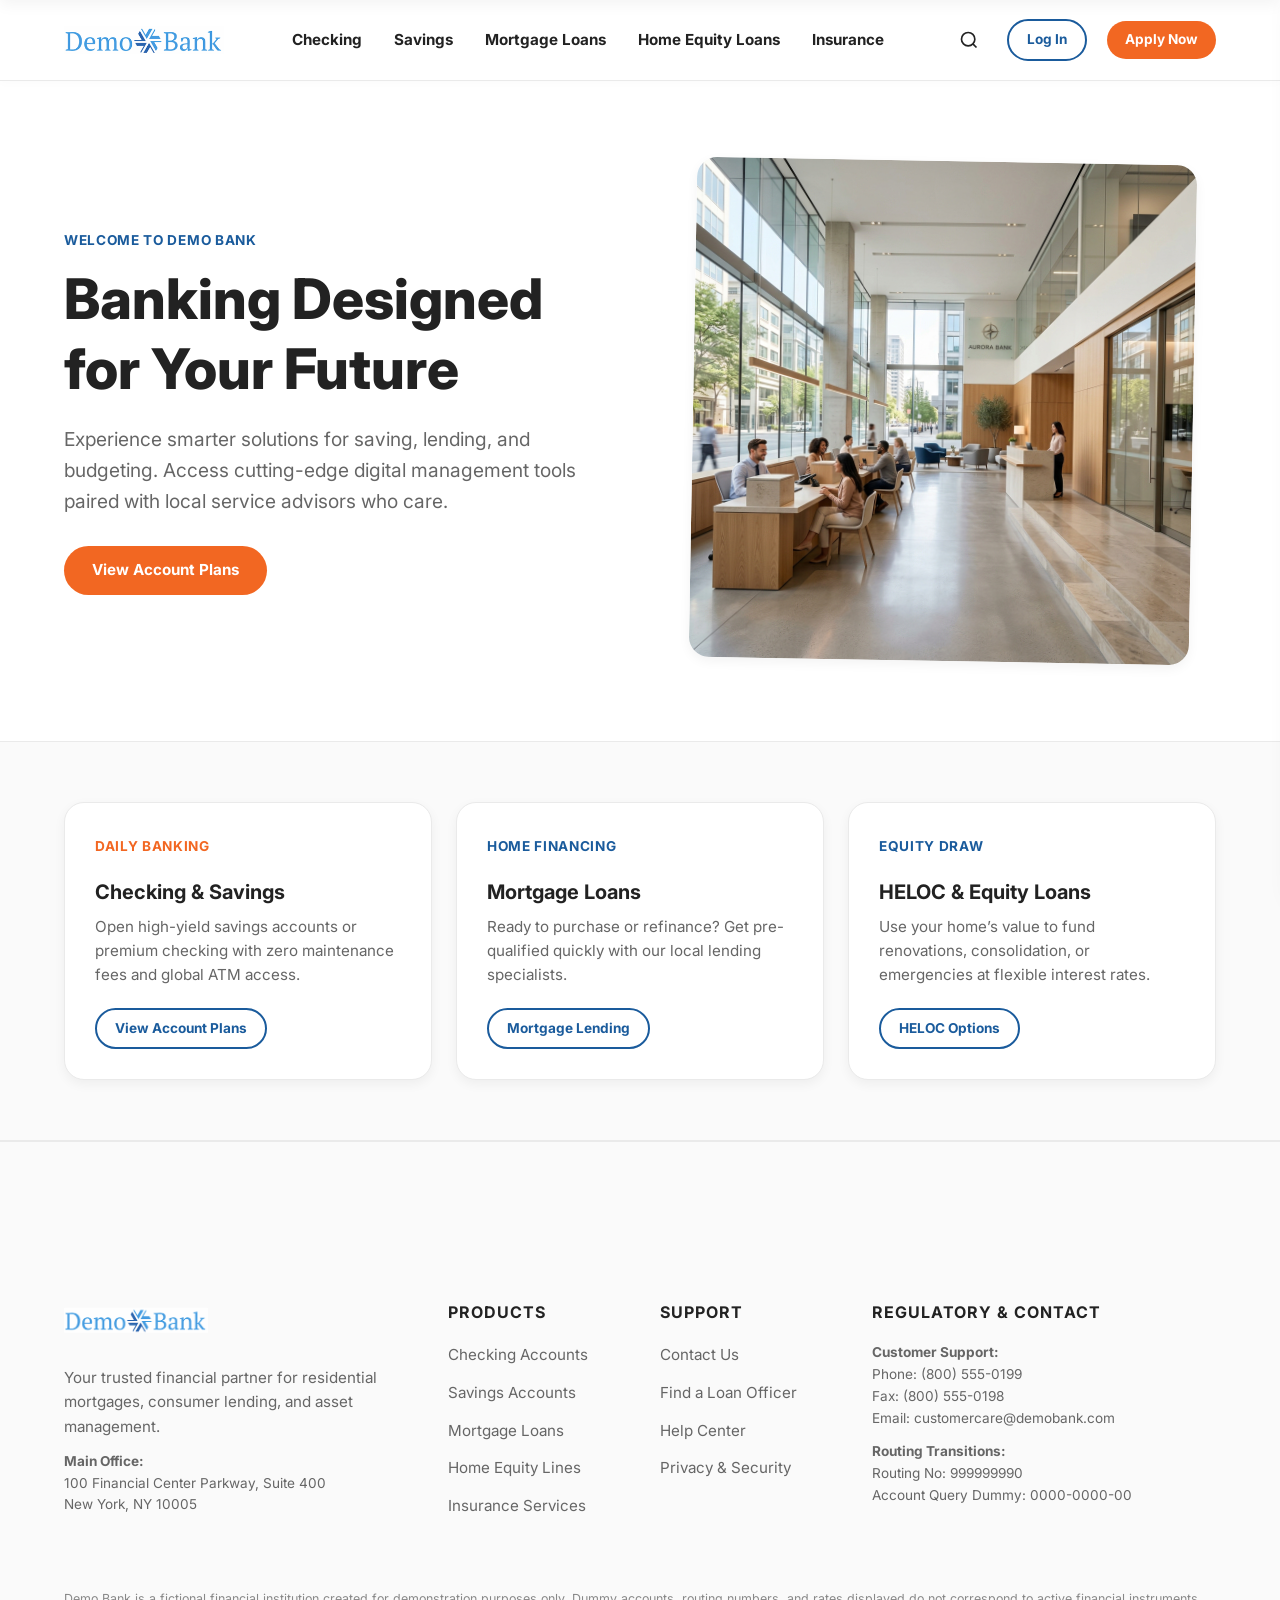
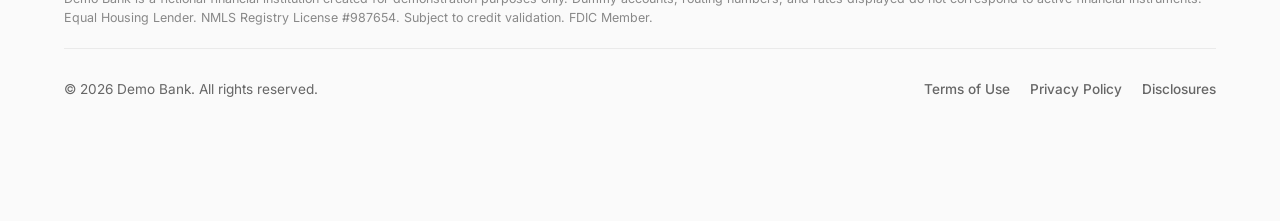
==== index.html @ a5c83417 "Initial commit of Demo Bank web application" ====
<!DOCTYPE html>
<html lang="en">
<head>
  <meta charset="UTF-8">
  <meta name="viewport" content="width=device-width, initial-scale=1.0">
  <meta name="description" content="Welcome to Demo Bank. Explore checking and savings accounts, home mortgages, equity loans, and personal insurance solutions built around you.">
  <title>Demo Bank | Banking Designed for Your Future</title>
  <link rel="stylesheet" href="style.css">
</head>
<body>

  <!-- Sticky Header -->
  <header>
    <div class="nav-container">
      <a href="index.html" class="logo-link" id="header-logo-link">
        <img src="logo.png" alt="Demo Bank Logo" class="logo-img">
      </a>
      
      <nav aria-label="Main Navigation">
        <ul class="nav-menu">
          <li><a href="#" class="nav-link">Checking</a></li>
          <li><a href="#" class="nav-link">Savings</a></li>
          <li><a href="mortgage.html" class="nav-link">Mortgage Loans</a></li>
          <li><a href="equity.html" class="nav-link">Home Equity Loans</a></li>
          <li><a href="#" class="nav-link">Insurance</a></li>
        </ul>
      </nav>

      <div class="nav-actions">
        <button class="search-btn" aria-label="Search" id="nav-search-trigger">
          <svg width="20" height="20" fill="none" stroke="currentColor" stroke-width="2" viewBox="0 0 24 24">
            <circle cx="11" cy="11" r="8"></circle>
            <line x1="21" y1="21" x2="16.65" y2="16.65"></line>
          </svg>
        </button>
        <a href="#" class="btn btn-secondary btn-sm" id="btn-login-header">Log In</a>
        <a href="https://dev.lenderlogix.com/apply-now/DemoBank&application=STANDARD" class="btn btn-primary btn-sm" id="btn-apply-header">Apply Now</a>
      </div>

      <button class="menu-toggle" aria-label="Open Navigation Menu" id="mobile-menu-trigger">
        <svg width="28" height="28" fill="none" stroke="currentColor" stroke-width="2" viewBox="0 0 24 24">
          <line x1="4" y1="6" x2="20" y2="6"></line>
          <line x1="4" y1="12" x2="20" y2="12"></line>
          <line x1="4" y1="18" x2="20" y2="18"></line>
        </svg>
      </button>
    </div>
  </header>

  <!-- Mobile Drawer Menu -->
  <div class="mobile-nav-drawer" id="mobile-drawer">
    <button class="mobile-nav-close" aria-label="Close Navigation Menu" id="mobile-menu-close">
      <svg width="24" height="24" fill="none" stroke="currentColor" stroke-width="2" viewBox="0 0 24 24">
        <line x1="18" y1="6" x2="6" y2="18"></line>
        <line x1="6" y1="6" x2="18" y2="18"></line>
      </svg>
    </button>
    <ul class="mobile-menu">
      <li><a href="#" class="mobile-nav-link">Checking</a></li>
      <li><a href="#" class="mobile-nav-link">Savings</a></li>
      <li><a href="mortgage.html" class="mobile-nav-link">Mortgage Loans</a></li>
      <li><a href="equity.html" class="mobile-nav-link">Home Equity Loans</a></li>
      <li><a href="#" class="mobile-nav-link">Insurance</a></li>
    </ul>
    <div class="mobile-actions">
      <a href="#" class="btn btn-secondary" style="width: 100%;">Log In</a>
      <a href="https://dev.lenderlogix.com/apply-now/DemoBank&application=STANDARD" class="btn btn-primary" style="width: 100%;">Apply Now</a>
    </div>
  </div>

  <!-- Search Overlay Modal -->
  <div class="search-modal" id="search-overlay">
    <div class="search-modal-container">
      <svg width="24" height="24" fill="none" stroke="currentColor" stroke-width="2" viewBox="0 0 24 24" style="color: var(--text-secondary)">
        <circle cx="11" cy="11" r="8"></circle>
        <line x1="21" y1="21" x2="16.65" y2="16.65"></line>
      </svg>
      <input type="text" placeholder="Search Demo Bank services..." class="search-input" aria-label="Search Input" id="search-input-field">
      <button class="search-close-btn" aria-label="Close Search" id="search-close-trigger">
        <svg width="24" height="24" fill="none" stroke="currentColor" stroke-width="2" viewBox="0 0 24 24">
          <line x1="18" y1="6" x2="6" y2="18"></line>
          <line x1="6" y1="6" x2="18" y2="18"></line>
        </svg>
      </button>
    </div>
  </div>

  <div class="backdrop" id="backdrop-overlay"></div>

  <!-- Main Hero Container -->
  <section class="hero" id="home-hero">
    <div class="container split-layout">
      <div class="hero-content">
        <span class="microcopy">WELCOME TO DEMO BANK</span>
        <h1 class="hero-title">Banking Designed for Your Future</h1>
        <p class="hero-subtitle">Experience smarter solutions for saving, lending, and budgeting. Access cutting-edge digital management tools paired with local service advisors who care.</p>
        <div style="display: flex; gap: 16px; flex-wrap: wrap;">
          <a href="#" class="btn btn-primary" id="btn-home-apply">View Account Plans</a>
        </div>
      </div>
      <div class="hero-image-container">
        <img src="bank_home.png" alt="Premium Modern Bank Lobby and Consultation Area" class="hero-img-graphic">
      </div>
    </div>
  </section>

  <!-- Quick Access Segment (Slightly below fold) -->
  <section class="section-alternate" id="home-features" style="padding: 60px 0;">
    <div class="container" style="padding: 0;">
      <div style="display: grid; grid-template-columns: repeat(3, 1fr); gap: 24px;">
        
        <!-- Checking & Savings -->
        <div class="specialty-card" style="padding: 30px;">
          <div>
            <span class="microcopy" style="color: var(--action-orange);">DAILY BANKING</span>
            <h3 style="font-size: 1.25rem; margin: 10px 0;">Checking & Savings</h3>
            <p style="font-size: 0.95rem; margin-bottom: 20px;">Open high-yield savings accounts or premium checking with zero maintenance fees and global ATM access.</p>
          </div>
          <a href="#" class="btn btn-secondary btn-sm" style="align-self: flex-start;">View Account Plans</a>
        </div>

        <!-- Mortgage Loans -->
        <div class="specialty-card" style="padding: 30px;">
          <div>
            <span class="microcopy">HOME FINANCING</span>
            <h3 style="font-size: 1.25rem; margin: 10px 0;">Mortgage Loans</h3>
            <p style="font-size: 0.95rem; margin-bottom: 20px;">Ready to purchase or refinance? Get pre-qualified quickly with our local lending specialists.</p>
          </div>
          <a href="mortgage.html" class="btn btn-secondary btn-sm" style="align-self: flex-start;">Mortgage Lending</a>
        </div>

        <!-- Home Equity -->
        <div class="specialty-card" style="padding: 30px;">
          <div>
            <span class="microcopy">EQUITY DRAW</span>
            <h3 style="font-size: 1.25rem; margin: 10px 0;">HELOC & Equity Loans</h3>
            <p style="font-size: 0.95rem; margin-bottom: 20px;">Use your home’s value to fund renovations, consolidation, or emergencies at flexible interest rates.</p>
          </div>
          <a href="equity.html" class="btn btn-secondary btn-sm" style="align-self: flex-start;">HELOC Options</a>
        </div>

      </div>
    </div>
  </section>

  <!-- Footer -->
  <footer>
    <div class="container">
      <div class="footer-grid">
        <div class="footer-col">
          <img src="logo.png" alt="Demo Bank Footer Logo" class="footer-logo">
          <p>Your trusted financial partner for residential mortgages, consumer lending, and asset management.</p>
          <p style="font-size: 0.85rem;"><strong>Main Office:</strong><br>100 Financial Center Parkway, Suite 400<br>New York, NY 10005</p>
        </div>
        <div class="footer-col">
          <h4>Products</h4>
          <ul class="footer-links">
            <li><a href="#">Checking Accounts</a></li>
            <li><a href="#">Savings Accounts</a></li>
            <li><a href="mortgage.html">Mortgage Loans</a></li>
            <li><a href="equity.html">Home Equity Lines</a></li>
            <li><a href="#">Insurance Services</a></li>
          </ul>
        </div>
        <div class="footer-col">
          <h4>Support</h4>
          <ul class="footer-links">
            <li><a href="#">Contact Us</a></li>
            <li><a href="directory.html">Find a Loan Officer</a></li>
            <li><a href="#">Help Center</a></li>
            <li><a href="#">Privacy & Security</a></li>
          </ul>
        </div>
        <div class="footer-col">
          <h4>Regulatory & Contact</h4>
          <p style="font-size: 0.85rem;"><strong>Customer Support:</strong><br>Phone: (800) 555-0199<br>Fax: (800) 555-0198<br>Email: customercare@demobank.com</p>
          <p style="font-size: 0.85rem;"><strong>Routing Transitions:</strong><br>Routing No: 999999990<br>Account Query Dummy: 0000-0000-00</p>
        </div>
      </div>

      <div class="footer-disclaimers">
        Demo Bank is a fictional financial institution created for demonstration purposes only. Dummy accounts, routing numbers, and rates displayed do not correspond to active financial instruments. Equal Housing Lender. NMLS Registry License #987654. Subject to credit validation. FDIC Member.
      </div>

      <div class="footer-bottom">
        <div class="footer-copyright">
          &copy; 2026 Demo Bank. All rights reserved.
        </div>
        <div class="footer-bottom-links">
          <a href="#">Terms of Use</a>
          <a href="#">Privacy Policy</a>
          <a href="#">Disclosures</a>
        </div>
      </div>
    </div>
  </footer>

  <script src="app.js"></script>
</body>
</html>
---- style.css ----
@import url('https://fonts.googleapis.com/css2?family=Inter:wght@400;500;700;800&display=swap');

:root {
  --primary-light-blue: #4B9CD3;
  --primary-dark-blue: #1A5B9C;
  --bg-white: #FFFFFF;
  --surface-off-white: #FAFAFA;
  --text-primary: #222222;
  --text-secondary: #666666;
  --action-orange: #F26722;
  --action-orange-hover: #D85618;
  --primary-dark-hover: #14487D;
  --border-light: #EAEAEA;
  --font-sans: 'Inter', -apple-system, BlinkMacSystemFont, "Segoe UI", Roboto, sans-serif;
  --radius-card: 20px;
  --radius-callout: 12px;
  --radius-pill: 50px;
  --shadow-soft: 0 4px 12px rgba(0, 0, 0, 0.05);
  --shadow-hover: 0 12px 30px rgba(0, 0, 0, 0.08);
  --transition-fast: all 0.2s ease-in-out;
  --transition-medium: all 0.3s cubic-bezier(0.4, 0, 0.2, 1);
  --container-width: 1200px;
}

/* Base resets & typography */
*, *::before, *::after {
  box-sizing: border-box;
  margin: 0;
  padding: 0;
}

body {
  font-family: var(--font-sans);
  background-color: var(--bg-white);
  color: var(--text-primary);
  line-height: 1.6;
  font-size: 16px;
  overflow-x: hidden;
  -webkit-font-smoothing: antialiased;
}

h1, h2, h3, h4 {
  color: var(--text-primary);
  font-weight: 700;
  line-height: 1.25;
}

h1 {
  font-size: clamp(2.2rem, 5vw, 3.5rem);
  font-weight: 800;
}

h2 {
  font-size: clamp(1.8rem, 4vw, 2.5rem);
  margin-bottom: 1rem;
}

h3 {
  font-size: 1.5rem;
  margin-bottom: 0.75rem;
}

p {
  color: var(--text-secondary);
  font-size: 1.05rem;
  margin-bottom: 1.5rem;
}

a {
  color: var(--primary-dark-blue);
  text-decoration: none;
  font-weight: 500;
  transition: var(--transition-fast);
}

a:hover {
  color: var(--primary-light-blue);
}

/* Typography Utility */
.microcopy {
  font-size: 0.85rem;
  font-weight: 700;
  color: var(--primary-dark-blue);
  text-transform: uppercase;
  letter-spacing: 0.05em;
  margin-bottom: 0.75rem;
  display: inline-block;
}

/* Layout Utilities */
.container {
  width: 90%;
  max-width: var(--container-width);
  margin: 0 auto;
  padding: 80px 0;
}

.split-layout {
  display: grid;
  grid-template-columns: 1fr 1fr;
  gap: 60px;
  align-items: center;
}

@media (max-width: 968px) {
  .split-layout {
    grid-template-columns: 1fr;
    gap: 40px;
    text-align: center;
  }
}

.text-center {
  text-align: center;
}

.section-tag {
  color: var(--primary-dark-blue);
  text-transform: uppercase;
  font-size: 0.85rem;
  font-weight: 700;
  letter-spacing: 1.5px;
  display: block;
  margin-bottom: 10px;
}

/* Sticky Navigation Header */
header {
  position: sticky;
  top: 0;
  left: 0;
  width: 100%;
  background-color: rgba(255, 255, 255, 0.95);
  backdrop-filter: blur(10px);
  border-bottom: 1px solid var(--border-light);
  z-index: 1000;
  box-shadow: 0 2px 10px rgba(0,0,0,0.02);
}

.nav-container {
  width: 90%;
  max-width: var(--container-width);
  margin: 0 auto;
  height: 80px;
  display: flex;
  align-items: center;
  justify-content: space-between;
}

.logo-link {
  display: flex;
  align-items: center;
  height: 100%;
}

.logo-img {
  height: 40px;
  width: auto;
  display: block;
}

/* Nav links in center */
.nav-menu {
  display: flex;
  list-style: none;
  gap: 32px;
}

.nav-link {
  font-weight: 700;
  color: var(--text-primary);
  font-size: 0.95rem;
  transition: var(--transition-fast);
  position: relative;
  padding: 8px 0;
}

.nav-link:hover, .nav-link.active {
  color: var(--primary-dark-blue);
}

.nav-link.active::after {
  content: '';
  position: absolute;
  bottom: 0;
  left: 0;
  width: 100%;
  height: 3px;
  background-color: var(--primary-light-blue);
  border-radius: 2px;
}

/* Header Utilities */
.nav-actions {
  display: flex;
  align-items: center;
  gap: 20px;
}

.search-btn {
  background: none;
  border: none;
  cursor: pointer;
  color: var(--text-primary);
  display: flex;
  align-items: center;
  justify-content: center;
  padding: 8px;
  border-radius: 50%;
  transition: var(--transition-fast);
}

.search-btn:hover {
  background-color: var(--surface-off-white);
  color: var(--primary-dark-blue);
}

/* Buttons */
.btn {
  display: inline-flex;
  align-items: center;
  justify-content: center;
  font-family: var(--font-sans);
  font-weight: 700;
  font-size: 0.95rem;
  padding: 12px 28px;
  border-radius: var(--radius-pill);
  transition: var(--transition-medium);
  cursor: pointer;
  text-align: center;
  border: none;
}

.btn-primary {
  background-color: var(--action-orange);
  color: var(--bg-white);
}

.btn-primary:hover {
  background-color: var(--action-orange-hover);
  color: var(--bg-white);
  transform: translateY(-2px);
  box-shadow: 0 4px 12px rgba(242, 103, 34, 0.2);
}

.btn-secondary {
  background-color: transparent;
  color: var(--primary-dark-blue);
  border: 2px solid var(--primary-dark-blue);
}

.btn-secondary:hover {
  background-color: var(--primary-dark-blue);
  color: var(--bg-white);
  transform: translateY(-2px);
}

.btn-orange-outline {
  background-color: transparent;
  color: var(--action-orange);
  border: 2px solid var(--action-orange);
}

.btn-orange-outline:hover {
  background-color: var(--action-orange);
  color: var(--bg-white);
  transform: translateY(-2px);
  box-shadow: 0 4px 12px rgba(242, 103, 34, 0.2);
}

.btn-sm {
  padding: 8px 18px;
  font-size: 0.85rem;
}

.btn:active {
  transform: translateY(0);
}

/* Hero Section */
.hero {
  background-color: var(--bg-white);
  overflow: hidden;
}

.hero-content {
  max-width: 550px;
}

.hero-title {
  margin-bottom: 20px;
}

.hero-subtitle {
  font-size: 1.2rem;
  color: var(--text-secondary);
  margin-bottom: 30px;
}

.hero-image-container {
  display: flex;
  justify-content: center;
  align-items: center;
  position: relative;
}

.hero-img-graphic {
  width: 100%;
  max-width: 500px;
  height: auto;
  border-radius: var(--radius-card);
  box-shadow: var(--shadow-soft);
  transform: rotate(1deg);
  transition: var(--transition-medium);
}

.hero-image-container:hover .hero-img-graphic {
  transform: rotate(0deg) scale(1.02);
}

/* Decorative background circle behind image */
.hero-image-container::before {
  content: '';
  position: absolute;
  width: 400px;
  height: 400px;
  background: radial-gradient(circle, rgba(75,156,211,0.1) 0%, rgba(26,91,156,0.02) 100%);
  border-radius: 50%;
  z-index: -1;
  top: 50%;
  left: 50%;
  transform: translate(-50%, -50%);
}

/* Section styling variations */
.section-alternate {
  background-color: var(--surface-off-white);
  border-top: 1px solid var(--border-light);
  border-bottom: 1px solid var(--border-light);
}

/* Find My Loan Interactive Widget Section */
.loan-lookup-card {
  background-color: var(--bg-white);
  border-radius: var(--radius-card);
  padding: 40px;
  box-shadow: var(--shadow-soft);
  border: 1px solid var(--border-light);
  max-width: 650px;
  margin: 0 auto;
}

.form-group {
  display: flex;
  gap: 12px;
  margin-top: 20px;
}

@media (max-width: 600px) {
  .form-group {
    flex-direction: column;
  }
}

.form-input {
  flex-grow: 1;
  padding: 16px 20px;
  border-radius: var(--radius-pill);
  border: 2px solid var(--border-light);
  font-family: var(--font-sans);
  font-size: 1rem;
  outline: none;
  transition: var(--transition-fast);
}

.form-input:focus {
  border-color: var(--primary-light-blue);
  box-shadow: 0 0 0 4px rgba(75, 156, 211, 0.15);
}

/* Simulated Result Area */
.lookup-result {
  margin-top: 24px;
  padding: 20px;
  border-radius: var(--radius-callout);
  background-color: var(--surface-off-white);
  display: none;
  animation: fadeIn 0.4s ease-out forwards;
}

.lookup-loading {
  display: none;
  align-items: center;
  justify-content: center;
  gap: 12px;
  margin-top: 24px;
}

.spinner {
  width: 24px;
  height: 24px;
  border: 3px solid rgba(75, 156, 211, 0.2);
  border-top: 3px solid var(--primary-light-blue);
  border-radius: 50%;
  animation: spin 0.8s linear infinite;
}

/* Special Offers & Cards Grid */
.cards-grid {
  display: grid;
  grid-template-columns: repeat(2, 1fr);
  gap: 32px;
  margin-top: 40px;
}

@media (max-width: 768px) {
  .cards-grid {
    grid-template-columns: 1fr;
  }
}

.specialty-card {
  background-color: var(--bg-white);
  border-radius: var(--radius-card);
  padding: 40px;
  border: 1px solid var(--border-light);
  box-shadow: var(--shadow-soft);
  transition: var(--transition-medium);
  display: flex;
  flex-direction: column;
  justify-content: space-between;
}

.specialty-card:hover {
  transform: translateY(-5px);
  box-shadow: var(--shadow-hover);
}

/* Special Offer Callouts (Tinted Callouts) */
.offer-callout {
  background-color: var(--surface-off-white);
  border-radius: var(--radius-callout);
  padding: 24px;
  position: relative;
  margin-top: 30px;
  border: 1px dashed var(--primary-light-blue);
}

.offer-badge {
  position: absolute;
  top: -12px;
  left: 20px;
  background-color: var(--primary-dark-blue);
  color: var(--bg-white);
  font-size: 0.75rem;
  font-weight: 700;
  padding: 4px 12px;
  border-radius: 4px;
}

/* Loan Officer Grid & Filter */
.filter-bar {
  background-color: var(--surface-off-white);
  border-radius: var(--radius-pill);
  padding: 8px 16px 8px 24px;
  display: flex;
  align-items: center;
  justify-content: space-between;
  border: 1px solid var(--border-light);
  margin-bottom: 40px;
  box-shadow: var(--shadow-soft);
}

.filter-input-wrap {
  display: flex;
  align-items: center;
  gap: 12px;
  flex-grow: 1;
}

.filter-input-wrap svg {
  color: var(--text-secondary);
}

.filter-input {
  border: none;
  background: none;
  font-family: var(--font-sans);
  font-size: 1rem;
  width: 100%;
  outline: none;
}

.lo-grid {
  display: grid;
  grid-template-columns: repeat(3, 1fr);
  gap: 30px;
}

@media (max-width: 1024px) {
  .lo-grid {
    grid-template-columns: repeat(2, 1fr);
  }
}

@media (max-width: 680px) {
  .lo-grid {
    grid-template-columns: 1fr;
  }
}

.lo-card {
  background-color: var(--bg-white);
  border-radius: var(--radius-card);
  border: 1px solid var(--border-light);
  padding: 28px;
  box-shadow: var(--shadow-soft);
  transition: var(--transition-medium);
  display: flex;
  flex-direction: column;
}

.lo-card:hover {
  transform: translateY(-5px);
  box-shadow: var(--shadow-hover);
}

.lo-header {
  display: flex;
  gap: 20px;
  margin-bottom: 20px;
}

.lo-avatar {
  width: 80px;
  height: 80px;
  border-radius: 50%;
  background-color: var(--surface-off-white);
  display: flex;
  align-items: center;
  justify-content: center;
  color: var(--primary-light-blue);
  font-weight: 700;
  font-size: 1.5rem;
  border: 2px solid var(--primary-light-blue);
  flex-shrink: 0;
  position: relative;
  overflow: hidden;
}

.lo-avatar-initials {
  z-index: 2;
}

.lo-avatar img {
  width: 100%;
  height: 100%;
  object-fit: cover;
  position: relative;
  z-index: 2;
}

/* Beautiful placeholder pattern background on avatars */
.lo-avatar::before {
  content: '';
  position: absolute;
  top: 0; left: 0; right: 0; bottom: 0;
  background: linear-gradient(135deg, rgba(75, 156, 211, 0.1) 0%, rgba(26, 91, 156, 0.05) 100%);
  z-index: 1;
}

.lo-info-header {
  display: flex;
  flex-direction: column;
  justify-content: center;
}

.lo-name {
  font-size: 1.25rem;
  font-weight: 700;
  color: var(--text-primary);
  margin-bottom: 2px;
}

.lo-title {
  font-size: 0.88rem;
  color: var(--primary-dark-blue);
  font-weight: 600;
}

.lo-details {
  list-style: none;
  margin-bottom: 24px;
  border-top: 1px solid var(--border-light);
  padding-top: 16px;
  flex-grow: 1;
}

.lo-details li {
  display: flex;
  align-items: center;
  gap: 10px;
  font-size: 0.9rem;
  color: var(--text-secondary);
  margin-bottom: 10px;
}

.lo-details li svg {
  color: var(--primary-light-blue);
  flex-shrink: 0;
}

.lo-actions {
  display: flex;
  flex-direction: column;
  gap: 10px;
}

/* Hamburger menu & Mobile Navigation */
.menu-toggle {
  display: none;
  background: none;
  border: none;
  cursor: pointer;
  color: var(--text-primary);
  padding: 8px;
}

@media (max-width: 868px) {
  .nav-menu {
    display: none; /* We will use JS to toggle mobile nav drawer */
  }
  .nav-actions {
    display: none;
  }
  .menu-toggle {
    display: block;
  }
}

/* Mobile Nav Drawer overlay */
.mobile-nav-drawer {
  position: fixed;
  top: 0;
  right: -320px;
  width: 300px;
  height: 100vh;
  background-color: var(--bg-white);
  box-shadow: -5px 0 25px rgba(0,0,0,0.1);
  z-index: 2000;
  transition: var(--transition-medium);
  padding: 40px 30px;
  display: flex;
  flex-direction: column;
}

.mobile-nav-drawer.open {
  right: 0;
}

.mobile-nav-close {
  align-self: flex-end;
  background: none;
  border: none;
  cursor: pointer;
  color: var(--text-primary);
  margin-bottom: 40px;
  padding: 8px;
}

.mobile-menu {
  list-style: none;
  display: flex;
  flex-direction: column;
  gap: 24px;
  margin-bottom: auto;
}

.mobile-nav-link {
  font-size: 1.2rem;
  font-weight: 700;
  color: var(--text-primary);
}

.mobile-actions {
  display: flex;
  flex-direction: column;
  gap: 16px;
  margin-top: 40px;
}

.backdrop {
  position: fixed;
  top: 0;
  left: 0;
  width: 100vw;
  height: 100vh;
  background-color: rgba(0,0,0,0.4);
  backdrop-filter: blur(4px);
  z-index: 1500;
  opacity: 0;
  pointer-events: none;
  transition: var(--transition-fast);
}

.backdrop.active {
  opacity: 1;
  pointer-events: auto;
}

/* Modal for Digital Business Card */
.modal {
  position: fixed;
  top: 50%;
  left: 50%;
  transform: translate(-50%, -45%) scale(0.95);
  width: 90%;
  max-width: 450px;
  background-color: var(--bg-white);
  border-radius: var(--radius-card);
  box-shadow: 0 15px 40px rgba(0,0,0,0.15);
  z-index: 2000;
  opacity: 0;
  pointer-events: none;
  transition: var(--transition-medium);
  border: 1px solid var(--border-light);
  overflow: hidden;
}

.modal.active {
  transform: translate(-50%, -50%) scale(1);
  opacity: 1;
  pointer-events: auto;
}

.modal-header {
  padding: 24px 28px 12px;
  display: flex;
  justify-content: space-between;
  align-items: center;
  border-bottom: 1px solid var(--border-light);
}

.modal-close {
  background: none;
  border: none;
  cursor: pointer;
  color: var(--text-secondary);
  padding: 4px;
}

.modal-body {
  padding: 28px;
  text-align: center;
}

.card-mockup {
  background: linear-gradient(135deg, var(--primary-dark-blue) 0%, #0c335e 100%);
  border-radius: 16px;
  padding: 28px;
  color: var(--bg-white);
  text-align: left;
  box-shadow: 0 8px 24px rgba(26,91,156,0.2);
  margin-bottom: 24px;
  position: relative;
  overflow: hidden;
}

.card-mockup::before {
  content: '';
  position: absolute;
  top: -50px;
  right: -50px;
  width: 150px;
  height: 150px;
  background: radial-gradient(circle, rgba(255,255,255,0.06) 0%, transparent 70%);
  border-radius: 50%;
}

.card-logo {
  height: 24px;
  margin-bottom: 30px;
  filter: brightness(0) invert(1);
}

.card-lo-name {
  font-size: 1.35rem;
  font-weight: 700;
  margin-bottom: 4px;
}

.card-lo-title {
  font-size: 0.85rem;
  color: var(--primary-light-blue);
  font-weight: 500;
  margin-bottom: 24px;
}

.card-lo-meta {
  font-size: 0.85rem;
  opacity: 0.85;
}

.card-lo-meta p {
  color: var(--bg-white);
  margin-bottom: 4px;
}

.qr-section {
  display: flex;
  flex-direction: column;
  align-items: center;
  gap: 12px;
}

.qr-box {
  width: 160px;
  height: 160px;
  background-color: var(--bg-white);
  border: 1px solid var(--border-light);
  border-radius: 12px;
  padding: 12px;
  display: flex;
  align-items: center;
  justify-content: center;
}

.qr-placeholder {
  width: 100%;
  height: 100%;
  background-image: radial-gradient(var(--text-primary) 30%, transparent 31%),
                    radial-gradient(var(--text-primary) 30%, transparent 31%);
  background-size: 8px 8px;
  background-position: 0 0, 4px 4px;
  opacity: 0.8;
}

.qr-caption {
  font-size: 0.85rem;
  color: var(--text-secondary);
  font-weight: 500;
}

/* Footer styling */
footer {
  background-color: var(--surface-off-white);
  border-top: 1px solid var(--border-light);
  padding: 80px 0 40px;
}

.footer-grid {
  display: grid;
  grid-template-columns: 2fr 1fr 1fr 2fr;
  gap: 40px;
  margin-bottom: 60px;
}

@media (max-width: 968px) {
  .footer-grid {
    grid-template-columns: 1fr 1fr;
    gap: 40px;
  }
}

@media (max-width: 550px) {
  .footer-grid {
    grid-template-columns: 1fr;
  }
}

.footer-logo {
  height: 36px;
  margin-bottom: 20px;
}

.footer-col h4 {
  font-size: 1rem;
  font-weight: 700;
  margin-bottom: 20px;
  text-transform: uppercase;
  letter-spacing: 1px;
}

.footer-links {
  list-style: none;
}

.footer-links li {
  margin-bottom: 12px;
}

.footer-links a {
  color: var(--text-secondary);
  font-size: 0.95rem;
  font-weight: 400;
}

.footer-links a:hover {
  color: var(--primary-dark-blue);
  padding-left: 4px;
}

.footer-col p {
  font-size: 0.95rem;
  margin-bottom: 12px;
}

.footer-bottom {
  border-top: 1px solid var(--border-light);
  padding-top: 30px;
  display: flex;
  justify-content: space-between;
  align-items: center;
  flex-wrap: wrap;
  gap: 20px;
}

.footer-disclaimers {
  width: 100%;
  font-size: 0.78rem;
  color: #888888;
  line-height: 1.5;
  margin-bottom: 20px;
}

.footer-copyright {
  font-size: 0.85rem;
  color: var(--text-secondary);
}

.footer-bottom-links {
  display: flex;
  gap: 20px;
}

.footer-bottom-links a {
  font-size: 0.85rem;
  color: var(--text-secondary);
}

/* Animations */
@keyframes spin {
  to { transform: rotate(360deg); }
}

@keyframes fadeIn {
  from { opacity: 0; transform: translateY(10px); }
  to { opacity: 1; transform: translateY(0); }
}

/* General Search Bar Modal Overlay */
.search-modal {
  position: fixed;
  top: 0;
  left: 0;
  width: 100%;
  height: 120px;
  background-color: var(--bg-white);
  box-shadow: 0 4px 15px rgba(0,0,0,0.05);
  border-bottom: 1px solid var(--border-light);
  z-index: 1800;
  transform: translateY(-100%);
  transition: var(--transition-medium);
  display: flex;
  align-items: center;
}

.search-modal.active {
  transform: translateY(0);
}

.search-modal-container {
  width: 90%;
  max-width: var(--container-width);
  margin: 0 auto;
  display: flex;
  align-items: center;
  gap: 20px;
}

.search-input {
  flex-grow: 1;
  border: none;
  font-family: var(--font-sans);
  font-size: 1.5rem;
  font-weight: 500;
  outline: none;
  color: var(--text-primary);
}

.search-close-btn {
  background: none;
  border: none;
  cursor: pointer;
  color: var(--text-secondary);
  padding: 8px;
}
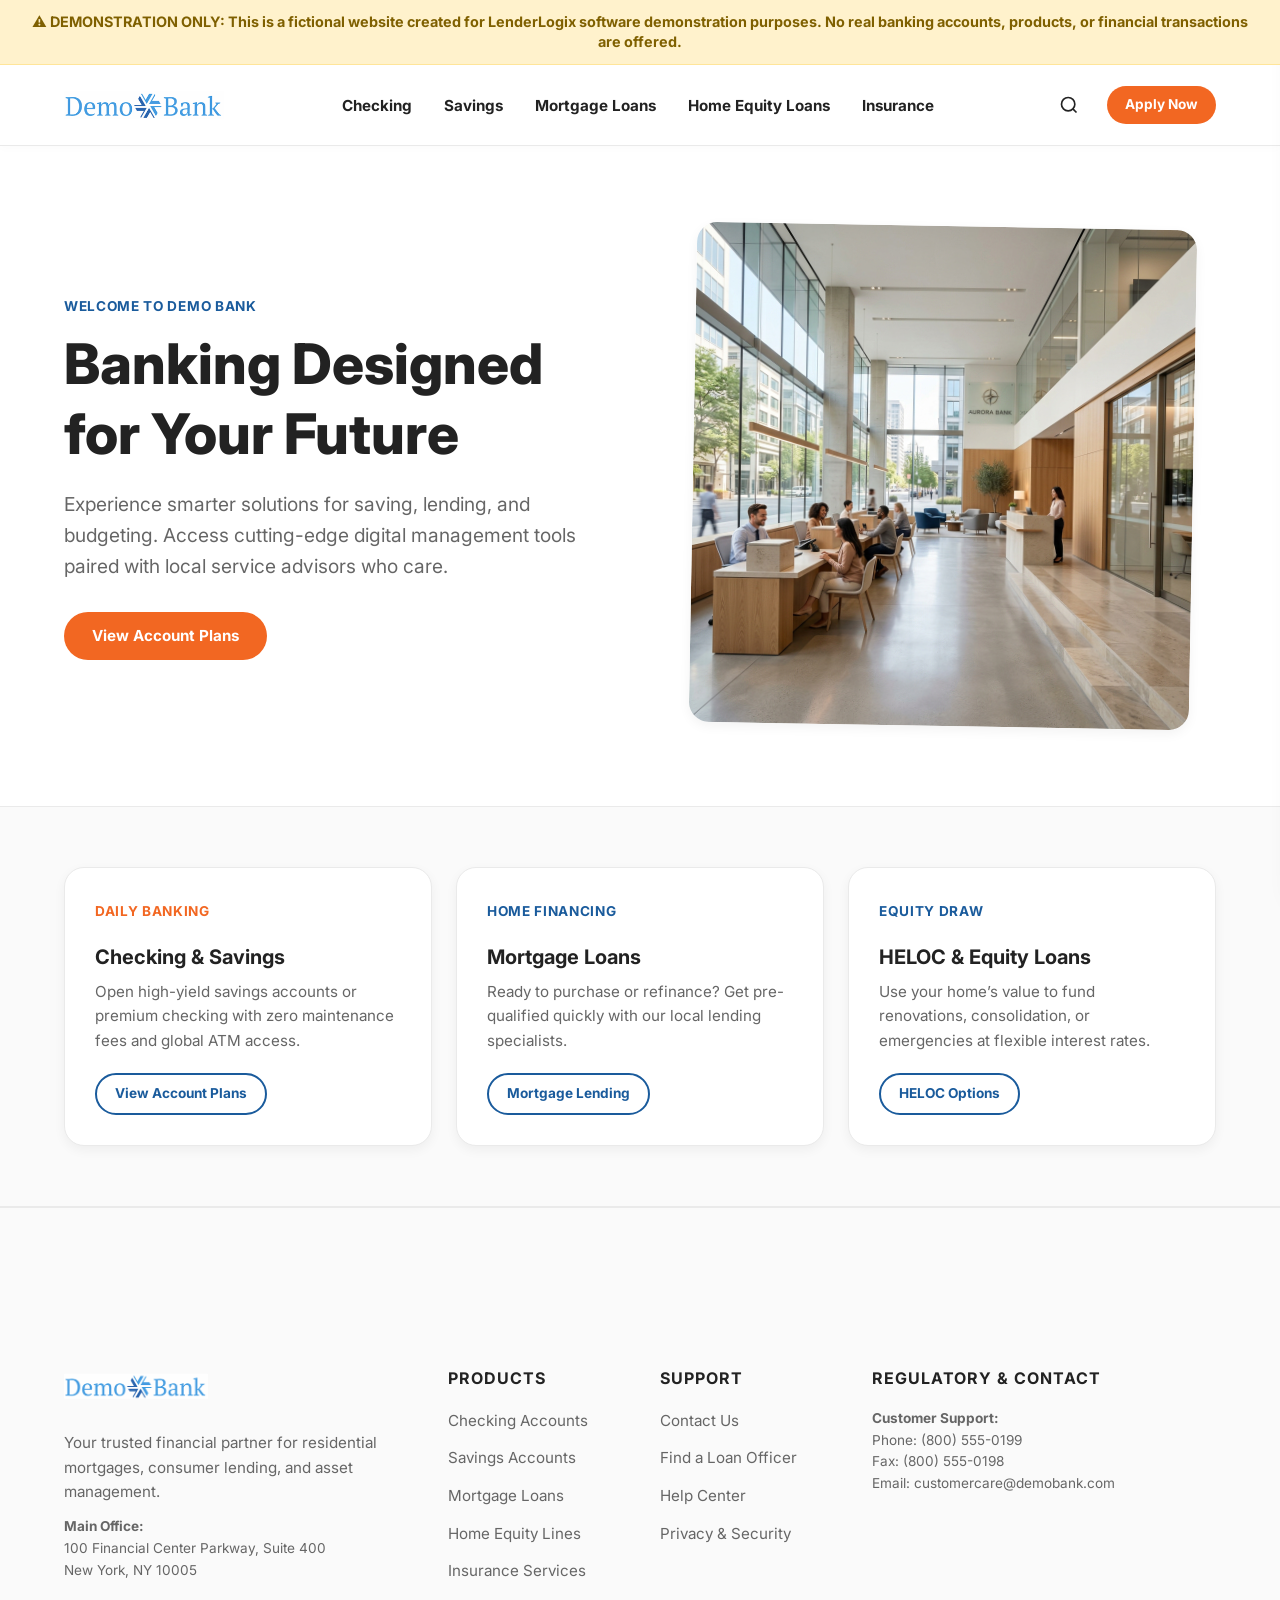
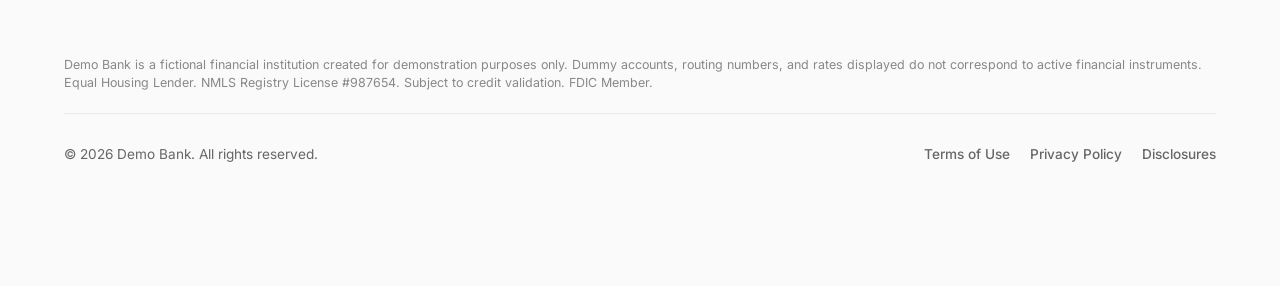
==== commit f7d5dca2: "Add permanent demo notice banner, remove Log In buttons, and delete dummy routing numbers to prevent" ====
--- a/index.html
+++ b/index.html
@@ -6,8 +6,14 @@
   <meta name="description" content="Welcome to Demo Bank. Explore checking and savings accounts, home mortgages, equity loans, and personal insurance solutions built around you.">
   <title>Demo Bank | Banking Designed for Your Future</title>
   <link rel="stylesheet" href="style.css">
+  <link rel="icon" type="image/png" href="favicon.png">
 </head>
 <body>
+
+  <!-- Demo Fictional Website Banner -->
+  <div style="background-color: #FFF2CC; border-bottom: 1px solid #FFE599; color: #7F6000; text-align: center; padding: 12px 20px; font-weight: bold; font-size: 0.9rem; z-index: 10000; position: relative; line-height: 1.4;">
+    ⚠️ DEMONSTRATION ONLY: This is a fictional website created for LenderLogix software demonstration purposes. No real banking accounts, products, or financial transactions are offered.
+  </div>
 
   <!-- Sticky Header -->
   <header>
@@ -33,7 +39,6 @@
             <line x1="21" y1="21" x2="16.65" y2="16.65"></line>
           </svg>
         </button>
-        <a href="#" class="btn btn-secondary btn-sm" id="btn-login-header">Log In</a>
         <a href="https://dev.lenderlogix.com/apply-now/DemoBank&application=STANDARD" class="btn btn-primary btn-sm" id="btn-apply-header">Apply Now</a>
       </div>
 
@@ -63,7 +68,6 @@
       <li><a href="#" class="mobile-nav-link">Insurance</a></li>
     </ul>
     <div class="mobile-actions">
-      <a href="#" class="btn btn-secondary" style="width: 100%;">Log In</a>
       <a href="https://dev.lenderlogix.com/apply-now/DemoBank&application=STANDARD" class="btn btn-primary" style="width: 100%;">Apply Now</a>
     </div>
   </div>
@@ -174,7 +178,6 @@
         <div class="footer-col">
           <h4>Regulatory & Contact</h4>
           <p style="font-size: 0.85rem;"><strong>Customer Support:</strong><br>Phone: (800) 555-0199<br>Fax: (800) 555-0198<br>Email: customercare@demobank.com</p>
-          <p style="font-size: 0.85rem;"><strong>Routing Transitions:</strong><br>Routing No: 999999990<br>Account Query Dummy: 0000-0000-00</p>
         </div>
       </div>
 
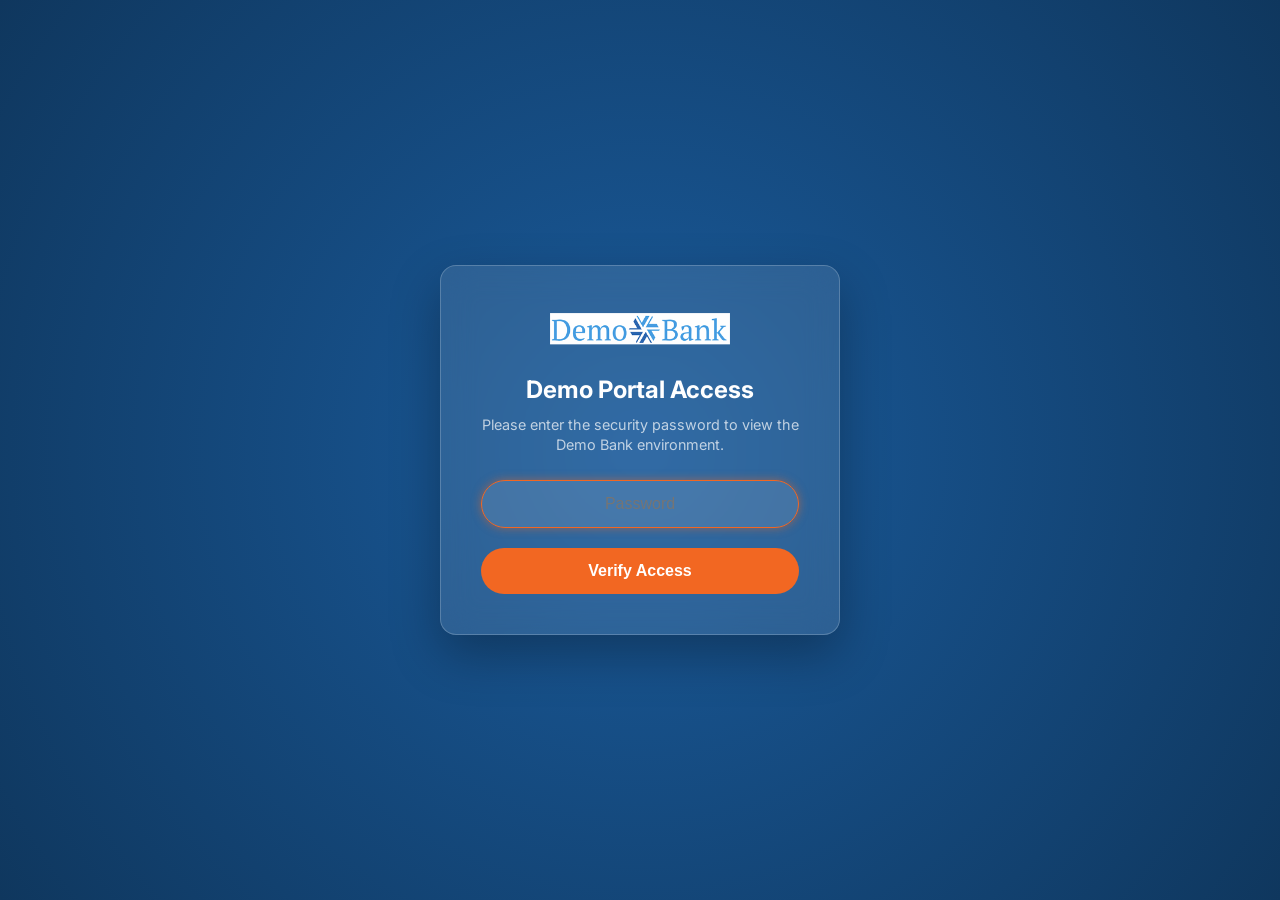
==== commit b13deacd: "Implement Option 2: client-side password protection gate using demobank password, preventing FOUC vi" ====
--- a/index.html
+++ b/index.html
@@ -7,6 +7,11 @@
   <title>Demo Bank | Banking Designed for Your Future</title>
   <link rel="stylesheet" href="style.css">
   <link rel="icon" type="image/png" href="favicon.png">
+  <script>
+    if (localStorage.getItem('demo_authorized') === 'true') {
+      document.documentElement.classList.add('authorized');
+    }
+  </script>
 </head>
 <body>
 
--- a/style.css
+++ b/style.css
@@ -996,3 +996,103 @@
   color: var(--text-secondary);
   padding: 8px;
 }
+
+/* --- Password Gate UI & FOUC Prevention --- */
+body {
+  display: none !important;
+}
+html.authorized body {
+  display: block !important;
+}
+
+.passgate-overlay {
+  position: fixed;
+  top: 0;
+  left: 0;
+  width: 100vw;
+  height: 100vh;
+  background: radial-gradient(circle at center, #1A5B9C, #0F375E);
+  display: flex;
+  align-items: center;
+  justify-content: center;
+  z-index: 999999;
+  font-family: 'Inter', sans-serif;
+  color: #fff;
+}
+
+.passgate-card {
+  background: rgba(255, 255, 255, 0.1);
+  backdrop-filter: blur(16px);
+  -webkit-backdrop-filter: blur(16px);
+  border: 1px solid rgba(255, 255, 255, 0.2);
+  padding: 40px;
+  border-radius: 16px;
+  max-width: 400px;
+  width: 90%;
+  text-align: center;
+  box-shadow: 0 20px 50px rgba(0,0,0,0.3);
+}
+
+.passgate-logo {
+  max-height: 45px;
+  margin-bottom: 20px;
+}
+
+.passgate-title {
+  font-size: 1.5rem;
+  font-weight: 700;
+  margin-bottom: 10px;
+  color: #fff;
+}
+
+.passgate-subtitle {
+  font-size: 0.9rem;
+  color: rgba(255, 255, 255, 0.7);
+  margin-bottom: 25px;
+  line-height: 1.4;
+}
+
+.passgate-input {
+  width: 100%;
+  padding: 14px 20px;
+  border-radius: 50px;
+  border: 1px solid rgba(255, 255, 255, 0.3);
+  background: rgba(255, 255, 255, 0.1);
+  color: #fff;
+  font-size: 1rem;
+  margin-bottom: 20px;
+  outline: none;
+  text-align: center;
+  transition: all 0.3s ease;
+}
+
+.passgate-input:focus {
+  border-color: #F26722;
+  box-shadow: 0 0 10px rgba(242, 103, 34, 0.5);
+}
+
+.passgate-btn {
+  width: 100%;
+  padding: 14px;
+  border-radius: 50px;
+  border: none;
+  background-color: #F26722;
+  color: #fff;
+  font-weight: 700;
+  font-size: 1rem;
+  cursor: pointer;
+  transition: all 0.3s ease;
+}
+
+.passgate-btn:hover {
+  background-color: #d05315;
+  transform: translateY(-2px);
+}
+
+.passgate-error {
+  color: #ff6b6b;
+  font-size: 0.85rem;
+  margin-top: 12px;
+  display: none;
+  font-weight: 600;
+}
